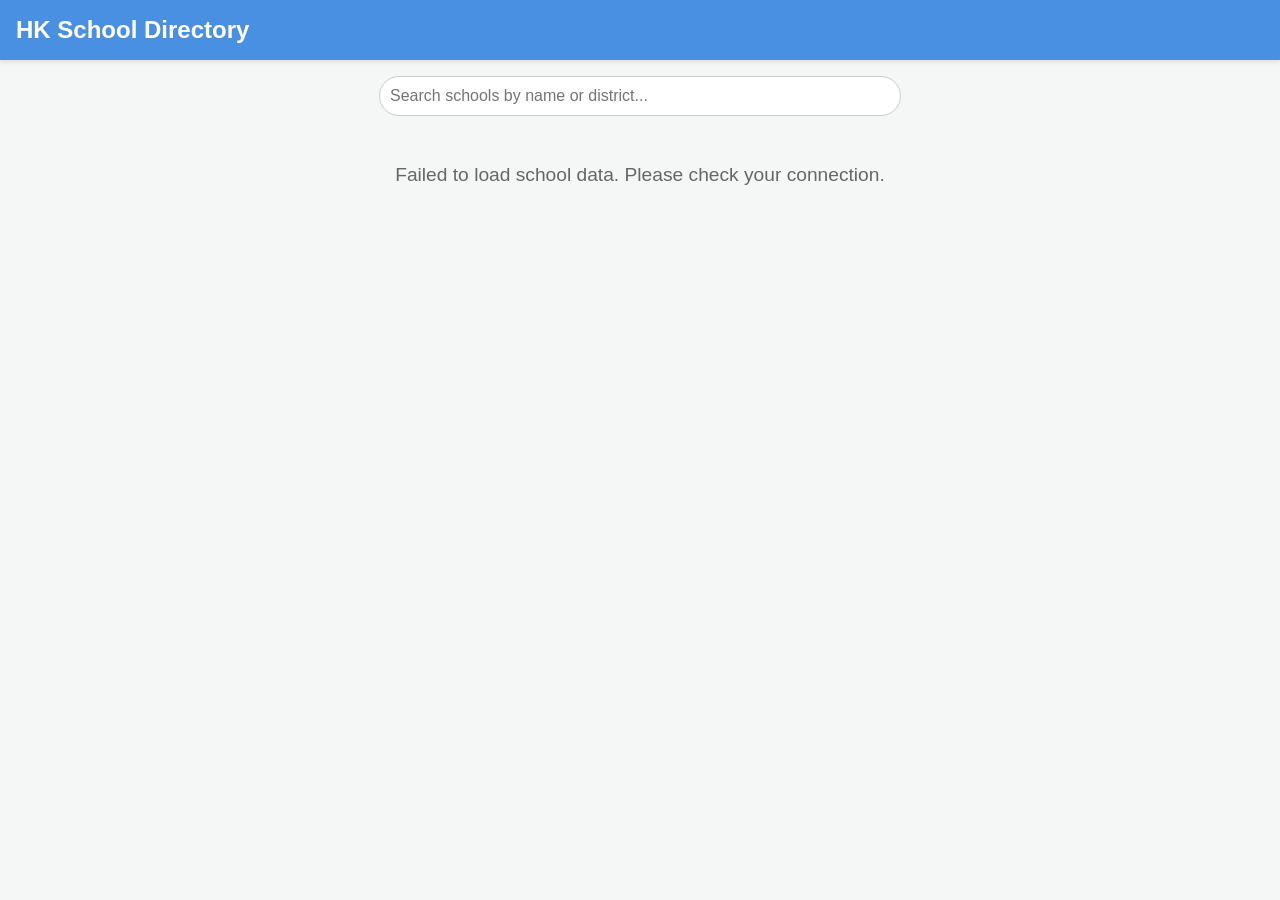
==== index.html @ 12e8df6c "Add files via upload" ====
<!DOCTYPE html>
<html lang="en">
<head>
    <meta charset="UTF-8">
    <meta name="viewport" content="width=device-width, initial-scale=1.0">
    <title>HK School Info PWA</title>
    <link rel="manifest" href="manifest.json">
    <meta name="theme-color" content="#4a90e2">
    <link rel="stylesheet" href="styles.css">
</head>
<body>
    <header>
        <h1>HK School Directory</h1>
        <button id="install-btn" hidden>Install App</button>
    </header>

    <main>
        <section class="search-section">
            <input type="text" id="search-input" placeholder="Search schools by name or district...">
        </section>

        <div id="loading" class="loading">Loading school data...</div>
        
        <section id="school-list" class="school-list">
            <!-- School cards will be injected here via JavaScript -->
        </section>
    </main>

    <script src="app.js"></script>
    <script>
        // Register Service Worker for PWA
        if ('serviceWorker' in navigator) {
            window.addEventListener('load', () => {
                navigator.serviceWorker.register('sw.js')
                    .then(registration => console.log('ServiceWorker registered'))
                    .catch(err => console.log('ServiceWorker registration failed: ', err));
            });
        }
    </script>
</body>
</html>
---- styles.css ----
:root {
    --primary-color: #4a90e2;
    --bg-color: #f4f7f6;
    --text-color: #333;
    --card-bg: #ffffff;
}

body {
    font-family: 'Segoe UI', Tahoma, Geneva, Verdana, sans-serif;
    margin: 0;
    padding: 0;
    background-color: var(--bg-color);
    color: var(--text-color);
}

header {
    background-color: var(--primary-color);
    color: white;
    padding: 1rem;
    display: flex;
    justify-content: space-between;
    align-items: center;
    position: sticky;
    top: 0;
    z-index: 100;
    box-shadow: 0 2px 5px rgba(0,0,0,0.1);
}

header h1 {
    margin: 0;
    font-size: 1.5rem;
}

#install-btn {
    background-color: #fff;
    color: var(--primary-color);
    border: none;
    padding: 8px 16px;
    border-radius: 20px;
    font-weight: bold;
    cursor: pointer;
    transition: background-color 0.3s;
}

#install-btn:hover {
    background-color: #e0e0e0;
}

.search-section {
    padding: 1rem;
    text-align: center;
}

#search-input {
    width: 90%;
    max-width: 500px;
    padding: 10px;
    border: 1px solid #ccc;
    border-radius: 25px;
    font-size: 1rem;
    outline: none;
    transition: box-shadow 0.3s;
}

#search-input:focus {
    box-shadow: 0 0 8px rgba(74, 144, 226, 0.5);
}

.school-list {
    display: grid;
    grid-template-columns: repeat(auto-fill, minmax(300px, 1fr));
    gap: 1rem;
    padding: 1rem;
}

.school-card {
    background-color: var(--card-bg);
    border-radius: 10px;
    padding: 1.2rem;
    box-shadow: 0 4px 6px rgba(0,0,0,0.05);
    transition: transform 0.3s ease, box-shadow 0.3s ease;
    animation: fadeIn 0.5s ease-in-out;
}

.school-card:hover {
    transform: translateY(-5px);
    box-shadow: 0 8px 15px rgba(0,0,0,0.1);
}

.school-card h2 {
    margin-top: 0;
    font-size: 1.2rem;
    color: var(--primary-color);
}

.school-card p {
    margin: 5px 0;
    font-size: 0.9rem;
}

.tag {
    display: inline-block;
    background-color: #e1ecf8;
    color: var(--primary-color);
    padding: 3px 8px;
    border-radius: 12px;
    font-size: 0.8rem;
    margin-top: 10px;
}

.loading {
    text-align: center;
    padding: 2rem;
    font-size: 1.2rem;
    color: #666;
}

@keyframes fadeIn {
    from { opacity: 0; transform: translateY(10px); }
    to { opacity: 1; transform: translateY(0); }
}
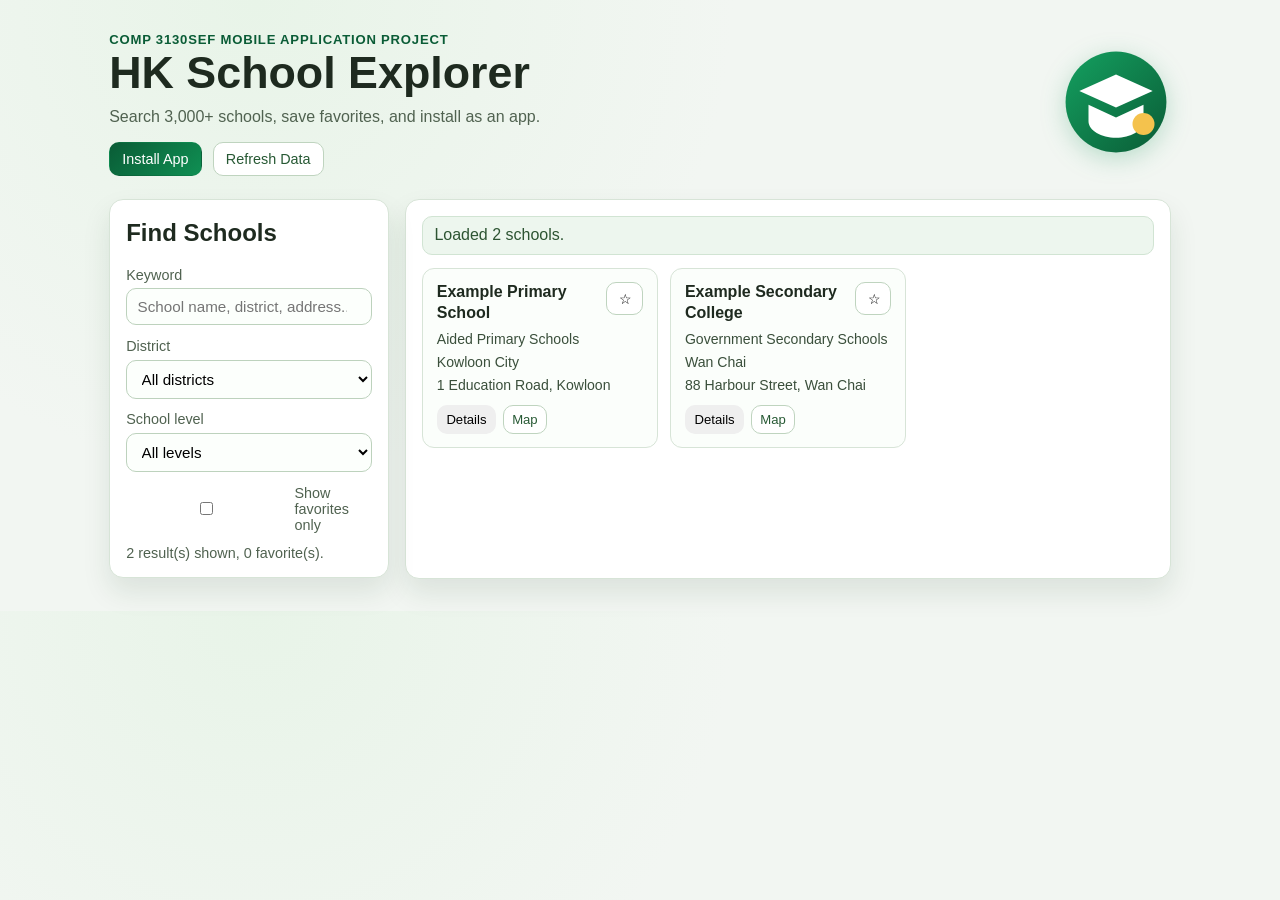
==== commit 3cf68cc3: "v2" ====
--- a/index.html
+++ b/index.html
@@ -1,41 +1,95 @@
-<!DOCTYPE html>
-<html lang="en">
+<!doctype html>
+<html lang="en-HK">
+
 <head>
-    <meta charset="UTF-8">
-    <meta name="viewport" content="width=device-width, initial-scale=1.0">
-    <title>HK School Info PWA</title>
-    <link rel="manifest" href="manifest.json">
-    <meta name="theme-color" content="#4a90e2">
-    <link rel="stylesheet" href="styles.css">
+    <meta charset="UTF-8" />
+    <meta name="viewport" content="width=device-width, initial-scale=1.0" />
+    <meta name="theme-color" content="#0a5c36" />
+    <meta name="description" content="Find and compare Hong Kong schools with offline-capable PWA support." />
+    <link rel="manifest" href="manifest.webmanifest" />
+    <link rel="icon" href="assets/icon-192.svg" type="image/svg+xml" />
+    <link rel="apple-touch-icon" href="assets/icon-192.svg" />
+    <title>HK School Explorer PWA</title>
+    <link rel="stylesheet" href="styles.css" />
 </head>
+
 <body>
-    <header>
-        <h1>HK School Directory</h1>
-        <button id="install-btn" hidden>Install App</button>
+    <header class="hero">
+        <div class="hero__content">
+            <p class="eyebrow">COMP 3130SEF Mobile Application Project</p>
+            <h1>HK School Explorer</h1>
+            <p class="subtitle">Search 3,000+ schools, save favorites, and install as an app.</p>
+            <div class="hero__actions">
+                <button id="installButton" class="btn btn--primary" hidden>Install App</button>
+                <button id="refreshButton" class="btn btn--ghost">Refresh Data</button>
+            </div>
+            <p id="installHint" class="hint" hidden></p>
+        </div>
+        <div class="hero__badge" aria-hidden="true">
+            <img src="assets/badge.svg" alt="" />
+        </div>
     </header>
 
-    <main>
-        <section class="search-section">
-            <input type="text" id="search-input" placeholder="Search schools by name or district...">
+    <main class="layout">
+        <section class="panel filters">
+            <h2>Find Schools</h2>
+            <label class="field">
+                <span>Keyword</span>
+                <input id="searchInput" type="search" placeholder="School name, district, address..." />
+            </label>
+
+            <label class="field">
+                <span>District</span>
+                <select id="districtSelect">
+                    <option value="">All districts</option>
+                </select>
+            </label>
+
+            <label class="field">
+                <span>School level</span>
+                <select id="levelSelect">
+                    <option value="">All levels</option>
+                </select>
+            </label>
+
+            <label class="field field--inline">
+                <input id="favoritesOnly" type="checkbox" />
+                <span>Show favorites only</span>
+            </label>
+
+            <p class="meta" id="resultMeta">Loading data...</p>
         </section>
 
-        <div id="loading" class="loading">Loading school data...</div>
-        
-        <section id="school-list" class="school-list">
-            <!-- School cards will be injected here via JavaScript -->
+        <section class="panel list-panel">
+            <div id="statusBanner" class="status" role="status" aria-live="polite">Preparing app...</div>
+            <div id="schoolList" class="school-list" aria-live="polite"></div>
         </section>
     </main>
 
-    <script src="app.js"></script>
-    <script>
-        // Register Service Worker for PWA
-        if ('serviceWorker' in navigator) {
-            window.addEventListener('load', () => {
-                navigator.serviceWorker.register('sw.js')
-                    .then(registration => console.log('ServiceWorker registered'))
-                    .catch(err => console.log('ServiceWorker registration failed: ', err));
-            });
-        }
-    </script>
+    <dialog id="detailDialog" class="detail-dialog">
+        <article id="detailContent"></article>
+        <form method="dialog" class="dialog-actions">
+            <button class="btn btn--primary">Close</button>
+        </form>
+    </dialog>
+
+    <template id="cardTemplate">
+        <article class="school-card">
+            <header class="school-card__header">
+                <h3 class="school-card__title"></h3>
+                <button class="icon-btn favorite-btn" type="button" aria-label="Toggle favorite">☆</button>
+            </header>
+            <p class="school-card__line category"></p>
+            <p class="school-card__line district"></p>
+            <p class="school-card__line address"></p>
+            <div class="school-card__actions">
+                <button class="btn btn--small details-btn" type="button">Details</button>
+                <a class="btn btn--small btn--ghost map-btn" target="_blank" rel="noopener">Map</a>
+            </div>
+        </article>
+    </template>
+
+    <script src="app.js" defer></script>
 </body>
+
 </html>
--- a/styles.css
+++ b/styles.css
@@ -1,121 +1,293 @@
 :root {
-    --primary-color: #4a90e2;
-    --bg-color: #f4f7f6;
-    --text-color: #333;
-    --card-bg: #ffffff;
-}
-
+    --bg: #f2f6f2;
+    --surface: #ffffff;
+    --ink: #1e2a1f;
+    --muted: #506250;
+    --accent: #0a5c36;
+    --accent-2: #0f8f53;
+    --edge: #d7e4d7;
+    --warn: #7a2f2f;
+    --radius: 14px;
+    --shadow: 0 14px 28px rgba(16, 54, 31, 0.1);
+}
+
+* {
+    box-sizing: border-box;
+}
+
+html,
 body {
-    font-family: 'Segoe UI', Tahoma, Geneva, Verdana, sans-serif;
     margin: 0;
     padding: 0;
-    background-color: var(--bg-color);
-    color: var(--text-color);
-}
-
-header {
-    background-color: var(--primary-color);
-    color: white;
+    font-family: "Segoe UI", "Trebuchet MS", Verdana, sans-serif;
+    color: var(--ink);
+    background: radial-gradient(circle at 20% 0%, #e8f4e8 0%, var(--bg) 40%),
+        linear-gradient(180deg, #f5fbf5, var(--bg));
+}
+
+.hero {
+    display: grid;
+    grid-template-columns: 1fr auto;
+    gap: 1rem;
+    align-items: center;
+    padding: 2rem 1.2rem 1.4rem;
+    max-width: 1100px;
+    margin: 0 auto;
+}
+
+.hero__content h1 {
+    margin: 0;
+    font-size: clamp(1.8rem, 4vw, 2.8rem);
+}
+
+.eyebrow {
+    margin: 0;
+    color: var(--accent);
+    font-weight: 700;
+    font-size: 0.82rem;
+    letter-spacing: 0.06em;
+    text-transform: uppercase;
+}
+
+.subtitle {
+    margin: 0.6rem 0 1rem;
+    color: var(--muted);
+}
+
+.hero__actions {
+    display: flex;
+    gap: 0.7rem;
+    flex-wrap: wrap;
+}
+
+.hero__badge img {
+    width: 110px;
+    height: 110px;
+    filter: drop-shadow(0 6px 12px rgba(15, 143, 83, 0.25));
+}
+
+.layout {
+    max-width: 1100px;
+    margin: 0 auto;
+    padding: 0 1.2rem 2rem;
+    display: grid;
+    grid-template-columns: minmax(220px, 280px) 1fr;
+    gap: 1rem;
+}
+
+.panel {
+    background: var(--surface);
+    border: 1px solid var(--edge);
+    border-radius: var(--radius);
+    box-shadow: var(--shadow);
+}
+
+.filters {
     padding: 1rem;
-    display: flex;
+    height: fit-content;
+    position: sticky;
+    top: 1rem;
+}
+
+.filters h2 {
+    margin-top: 0.2rem;
+}
+
+.field {
+    display: grid;
+    gap: 0.35rem;
+    margin-bottom: 0.8rem;
+}
+
+.field span {
+    font-size: 0.9rem;
+    color: var(--muted);
+}
+
+.field input,
+.field select {
+    width: 100%;
+    border: 1px solid #bdd2bd;
+    border-radius: 10px;
+    padding: 0.56rem 0.65rem;
+    font-size: 0.95rem;
+    background: #fcfffc;
+}
+
+.field--inline {
+    display: flex;
+    align-items: center;
+    gap: 0.5rem;
+}
+
+.meta,
+.hint {
+    margin: 0.4rem 0 0;
+    color: var(--muted);
+    font-size: 0.9rem;
+}
+
+.list-panel {
+    padding: 1rem;
+    min-height: 380px;
+}
+
+.status {
+    margin-bottom: 0.8rem;
+    padding: 0.6rem 0.7rem;
+    background: #edf6ee;
+    border: 1px solid #d1e4d3;
+    border-radius: 10px;
+    color: #2d5432;
+}
+
+.status.error {
+    background: #fff2f2;
+    border-color: #f0d2d2;
+    color: var(--warn);
+}
+
+.school-list {
+    display: grid;
+    grid-template-columns: repeat(auto-fill, minmax(230px, 1fr));
+    gap: 0.8rem;
+}
+
+.school-card {
+    border: 1px solid var(--edge);
+    border-radius: 12px;
+    background: #fbfefb;
+    padding: 0.85rem;
+    display: grid;
+    gap: 0.45rem;
+    animation: fadeUp 250ms ease;
+}
+
+.school-card__header {
+    display: flex;
+    align-items: start;
     justify-content: space-between;
+    gap: 0.5rem;
+}
+
+.school-card__title {
+    margin: 0;
+    font-size: 1rem;
+    line-height: 1.3;
+}
+
+.school-card__line {
+    margin: 0;
+    color: #3a4f3b;
+    font-size: 0.88rem;
+}
+
+.school-card__actions {
+    display: flex;
+    gap: 0.4rem;
+    margin-top: 0.3rem;
+}
+
+.btn,
+.icon-btn {
+    border: 1px solid transparent;
+    border-radius: 10px;
+    padding: 0.52rem 0.75rem;
+    font-size: 0.9rem;
+    cursor: pointer;
+}
+
+.btn {
+    text-decoration: none;
+    display: inline-flex;
     align-items: center;
-    position: sticky;
-    top: 0;
-    z-index: 100;
-    box-shadow: 0 2px 5px rgba(0,0,0,0.1);
-}
-
-header h1 {
-    margin: 0;
-    font-size: 1.5rem;
-}
-
-#install-btn {
-    background-color: #fff;
-    color: var(--primary-color);
+    justify-content: center;
+}
+
+.btn--small {
+    font-size: 0.82rem;
+    padding: 0.36rem 0.54rem;
+}
+
+.btn--primary {
+    background: linear-gradient(135deg, var(--accent), var(--accent-2));
+    color: #fff;
+}
+
+.btn--ghost {
+    border-color: #bfd4bf;
+    color: #275934;
+    background: #fff;
+}
+
+.icon-btn {
+    border-color: #bfd4bf;
+    background: #fff;
+    min-width: 2rem;
+    line-height: 1;
+}
+
+.icon-btn.active {
+    color: #f39c12;
+    border-color: #f0d59b;
+    background: #fff9ec;
+}
+
+.detail-dialog {
     border: none;
-    padding: 8px 16px;
-    border-radius: 20px;
-    font-weight: bold;
-    cursor: pointer;
-    transition: background-color 0.3s;
-}
-
-#install-btn:hover {
-    background-color: #e0e0e0;
-}
-
-.search-section {
+    border-radius: 14px;
+    width: min(92vw, 560px);
+    box-shadow: 0 20px 44px rgba(0, 0, 0, 0.22);
+    padding: 0;
+}
+
+.detail-dialog::backdrop {
+    background: rgba(8, 28, 18, 0.42);
+}
+
+#detailContent {
     padding: 1rem;
-    text-align: center;
-}
-
-#search-input {
-    width: 90%;
-    max-width: 500px;
-    padding: 10px;
-    border: 1px solid #ccc;
-    border-radius: 25px;
-    font-size: 1rem;
-    outline: none;
-    transition: box-shadow 0.3s;
-}
-
-#search-input:focus {
-    box-shadow: 0 0 8px rgba(74, 144, 226, 0.5);
-}
-
-.school-list {
-    display: grid;
-    grid-template-columns: repeat(auto-fill, minmax(300px, 1fr));
-    gap: 1rem;
-    padding: 1rem;
-}
-
-.school-card {
-    background-color: var(--card-bg);
-    border-radius: 10px;
-    padding: 1.2rem;
-    box-shadow: 0 4px 6px rgba(0,0,0,0.05);
-    transition: transform 0.3s ease, box-shadow 0.3s ease;
-    animation: fadeIn 0.5s ease-in-out;
-}
-
-.school-card:hover {
-    transform: translateY(-5px);
-    box-shadow: 0 8px 15px rgba(0,0,0,0.1);
-}
-
-.school-card h2 {
-    margin-top: 0;
-    font-size: 1.2rem;
-    color: var(--primary-color);
-}
-
-.school-card p {
-    margin: 5px 0;
-    font-size: 0.9rem;
-}
-
-.tag {
-    display: inline-block;
-    background-color: #e1ecf8;
-    color: var(--primary-color);
-    padding: 3px 8px;
-    border-radius: 12px;
-    font-size: 0.8rem;
-    margin-top: 10px;
-}
-
-.loading {
-    text-align: center;
-    padding: 2rem;
-    font-size: 1.2rem;
-    color: #666;
-}
-
-@keyframes fadeIn {
-    from { opacity: 0; transform: translateY(10px); }
-    to { opacity: 1; transform: translateY(0); }
+    display: grid;
+    gap: 0.5rem;
+}
+
+#detailContent h3 {
+    margin: 0;
+}
+
+.detail-grid {
+    display: grid;
+    grid-template-columns: 130px 1fr;
+    gap: 0.35rem 0.7rem;
+    font-size: 0.92rem;
+}
+
+.dialog-actions {
+    padding: 0.8rem 1rem 1rem;
+}
+
+@keyframes fadeUp {
+    from {
+        opacity: 0;
+        transform: translateY(6px);
+    }
+
+    to {
+        opacity: 1;
+        transform: translateY(0);
+    }
+}
+
+@media (max-width: 860px) {
+    .layout {
+        grid-template-columns: 1fr;
+    }
+
+    .filters {
+        position: static;
+    }
+
+    .hero {
+        grid-template-columns: 1fr;
+    }
 }
